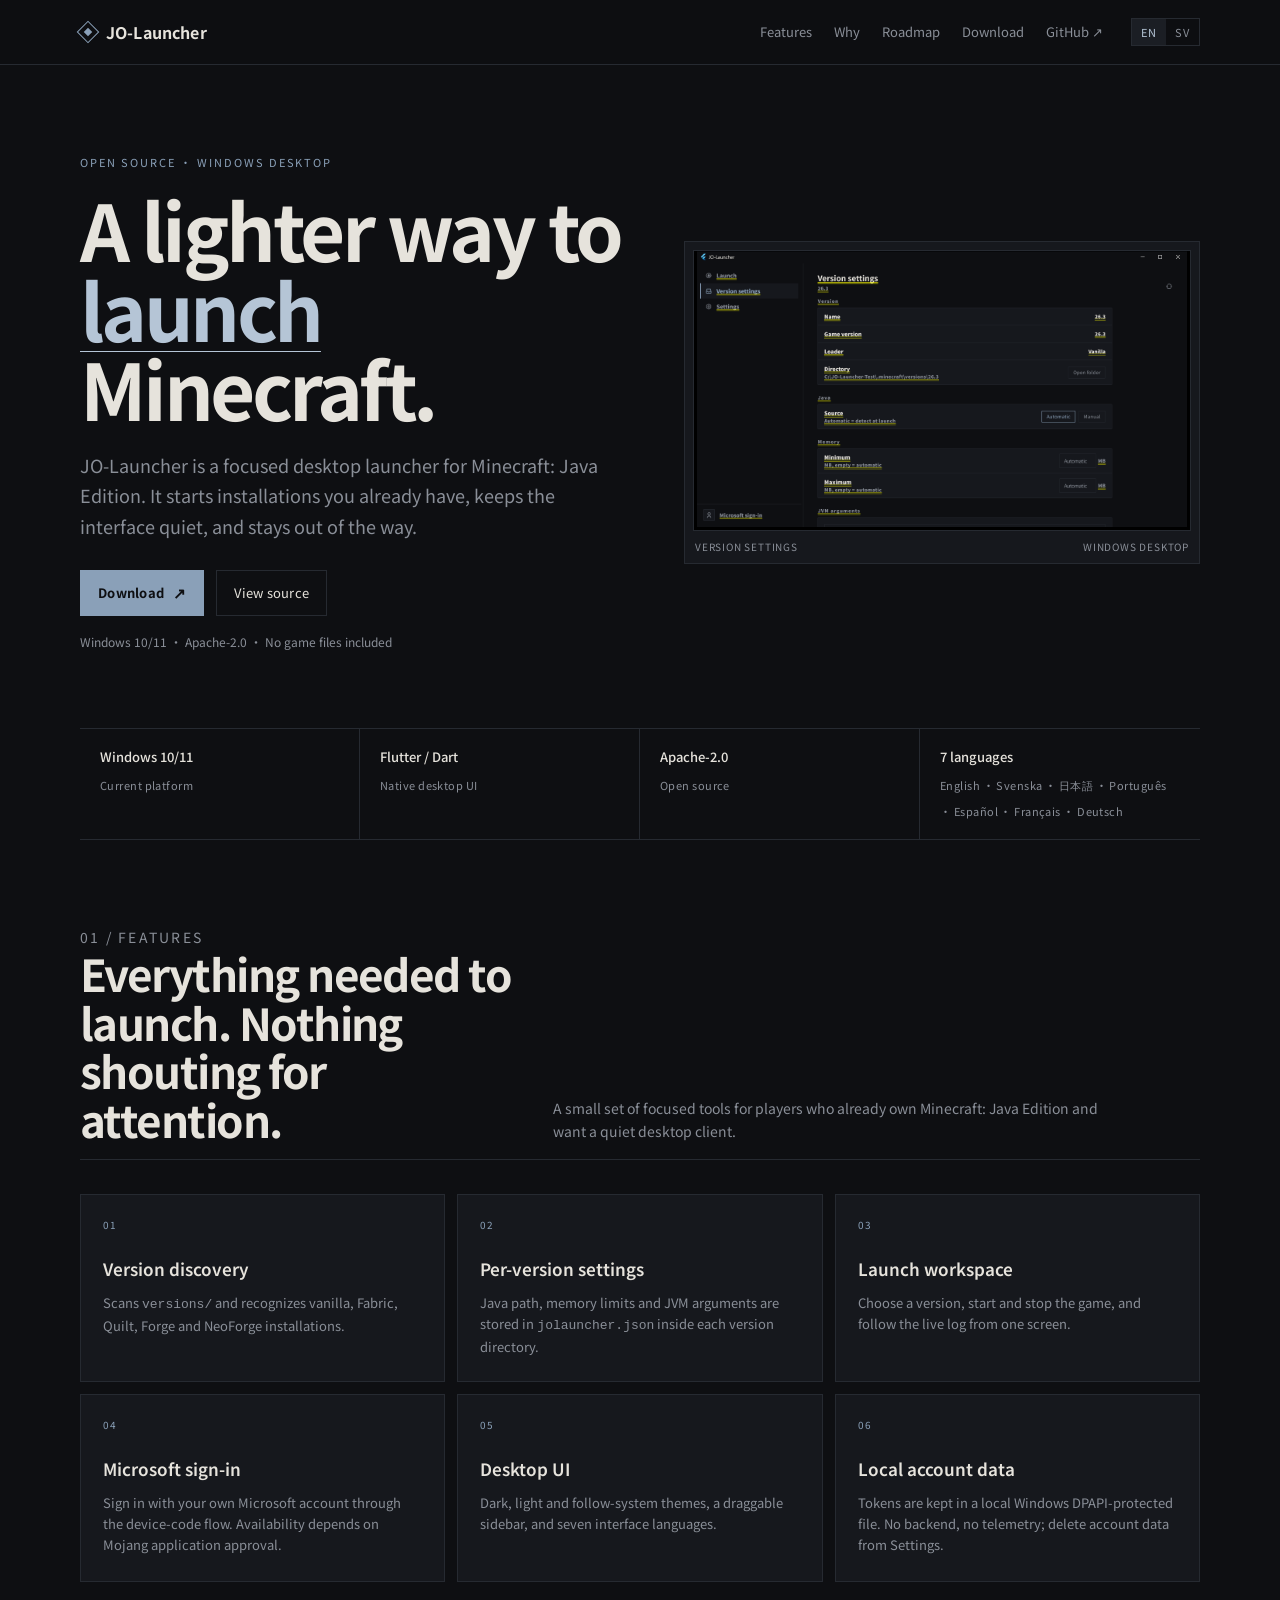
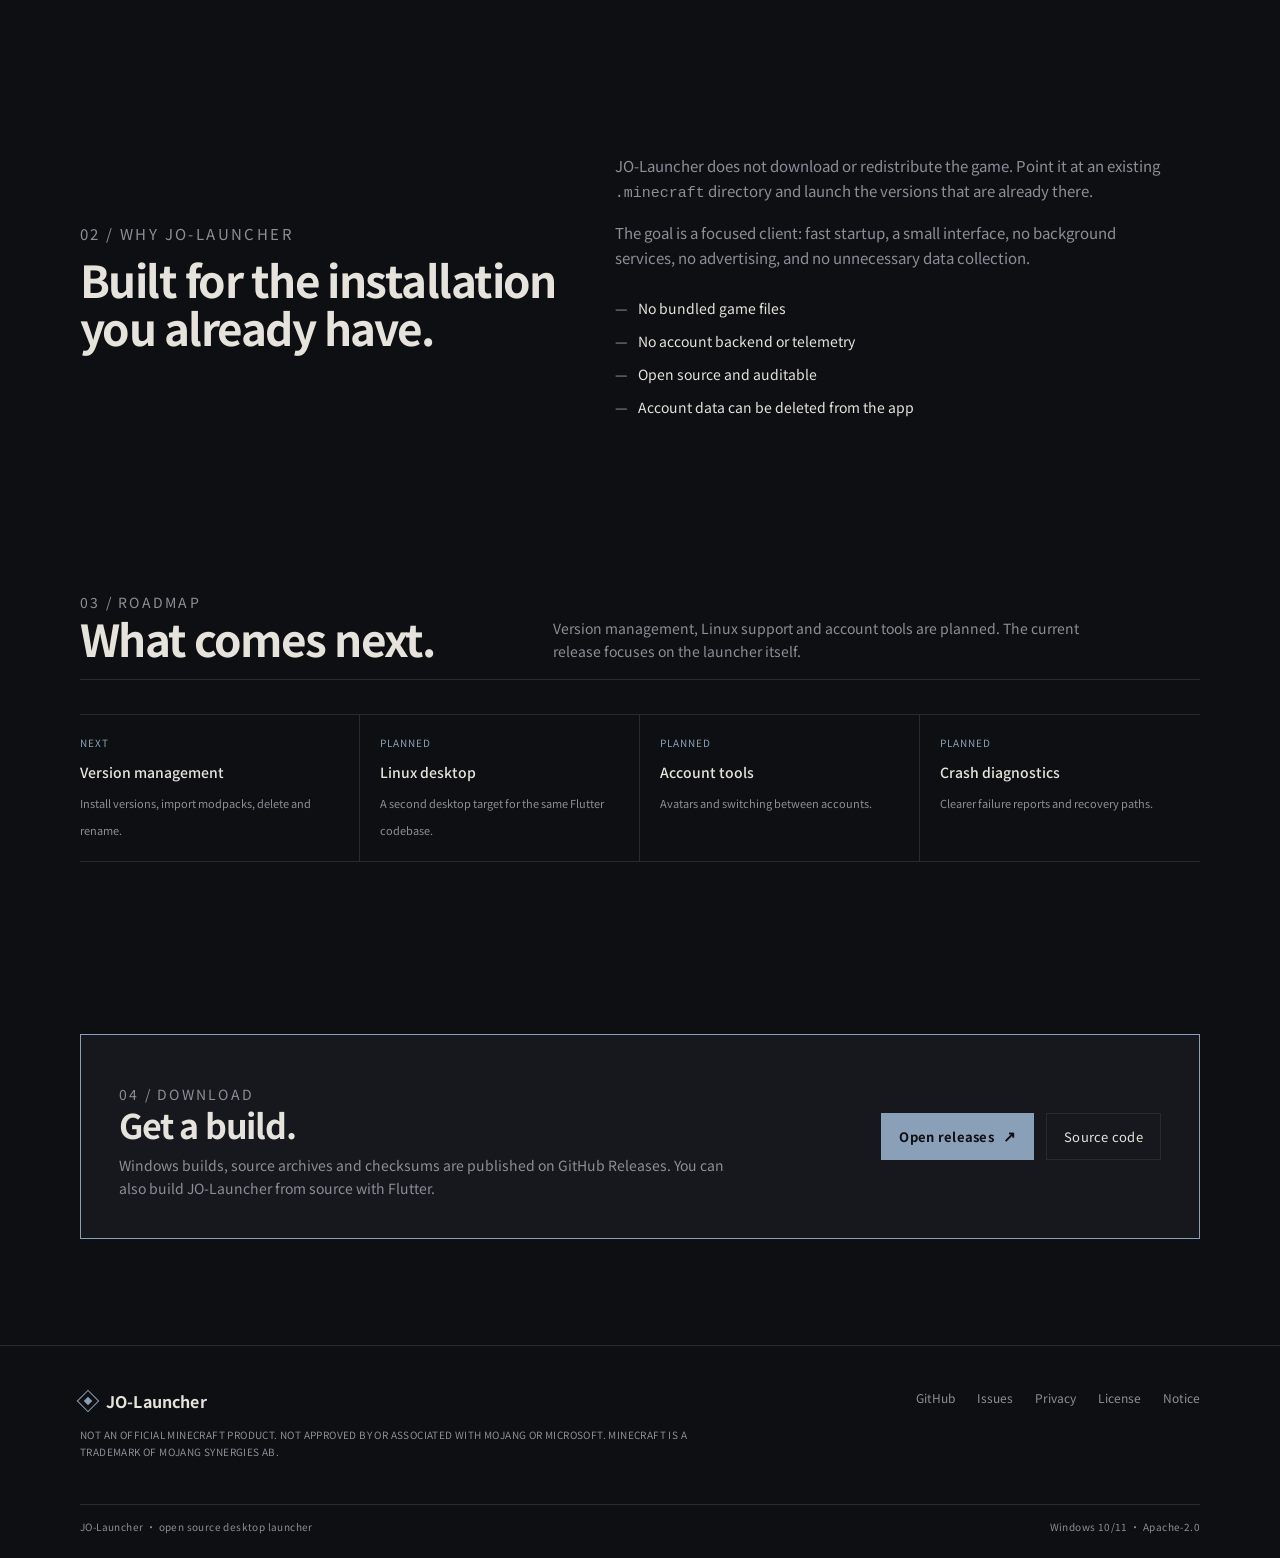
==== site/index.html @ 1412f0dd "新增项目主页" ====
<!doctype html>
<html lang="en">
<head>
  <meta charset="utf-8">
  <meta name="viewport" content="width=device-width, initial-scale=1">
  <meta name="theme-color" content="#0e0f12">
  <meta name="description" content="JO-Launcher is a lightweight, open-source desktop launcher for Minecraft: Java Edition.">
  <title>JO-Launcher — a lightweight Minecraft: Java Edition launcher</title>
  <link rel="icon" href="assets/favicon.ico">
  <link rel="stylesheet" href="style.css">
</head>
<body>
  <a class="skip" href="#main">Skip to content</a>

  <header>
    <div class="wrap header-inner">
      <a class="brand" href="./"><span class="mark" aria-hidden="true"></span>JO-Launcher</a>
      <nav aria-label="Main navigation">
        <a href="#features">Features</a>
        <a href="#why">Why</a>
        <a href="#roadmap">Roadmap</a>
        <a href="#download">Download</a>
        <a href="https://github.com/JO-Beacon/JO-Launcher" target="_blank" rel="noopener">GitHub ↗</a>
      </nav>
      <div class="lang" aria-label="Language">
        <a class="active" href="index.html" aria-current="page">EN</a>
        <a href="sv.html">SV</a>
      </div>
    </div>
  </header>

  <main id="main">
    <section class="wrap hero">
      <div>
        <p class="eyebrow">Open source · Windows desktop</p>
        <h1>A lighter way to <em>launch</em> Minecraft.</h1>
        <p class="lead">JO-Launcher is a focused desktop launcher for Minecraft: Java Edition. It starts installations you already have, keeps the interface quiet, and stays out of the way.</p>
        <div class="actions">
          <a class="btn primary" href="https://github.com/JO-Beacon/JO-Launcher/releases" target="_blank" rel="noopener">Download <span>↗</span></a>
          <a class="btn" href="https://github.com/JO-Beacon/JO-Launcher" target="_blank" rel="noopener">View source</a>
        </div>
        <p class="note">Windows 10/11 · Apache-2.0 · No game files included</p>
      </div>

      <figure class="shot">
        <img src="assets/screenshot.png" alt="JO-Launcher version settings screen" width="1128" height="720">
        <figcaption><span>Version settings</span><span>Windows desktop</span></figcaption>
      </figure>
    </section>

    <div class="wrap meta-strip" aria-label="Project facts">
      <div><strong>Windows 10/11</strong><span>Current platform</span></div>
      <div><strong>Flutter / Dart</strong><span>Native desktop UI</span></div>
      <div><strong>Apache-2.0</strong><span>Open source</span></div>
      <div><strong>7 languages</strong><span>English · Svenska · 日本語 · Português · Español · Français · Deutsch</span></div>
    </div>

    <section id="features" class="wrap">
      <div class="section-head">
        <div>
          <p class="section-kicker">01 / Features</p>
          <h2>Everything needed to launch. Nothing shouting for attention.</h2>
        </div>
        <p>A small set of focused tools for players who already own Minecraft: Java Edition and want a quiet desktop client.</p>
      </div>

      <div class="feature-grid">
        <article class="feature">
          <span class="index">01</span>
          <h3>Version discovery</h3>
          <p>Scans <code>versions/</code> and recognizes vanilla, Fabric, Quilt, Forge and NeoForge installations.</p>
        </article>
        <article class="feature">
          <span class="index">02</span>
          <h3>Per-version settings</h3>
          <p>Java path, memory limits and JVM arguments are stored in <code>jolauncher.json</code> inside each version directory.</p>
        </article>
        <article class="feature">
          <span class="index">03</span>
          <h3>Launch workspace</h3>
          <p>Choose a version, start and stop the game, and follow the live log from one screen.</p>
        </article>
        <article class="feature">
          <span class="index">04</span>
          <h3>Microsoft sign-in</h3>
          <p>Sign in with your own Microsoft account through the device-code flow. Availability depends on Mojang application approval.</p>
        </article>
        <article class="feature">
          <span class="index">05</span>
          <h3>Desktop UI</h3>
          <p>Dark, light and follow-system themes, a draggable sidebar, and seven interface languages.</p>
        </article>
        <article class="feature">
          <span class="index">06</span>
          <h3>Local account data</h3>
          <p>Tokens are kept in a local Windows DPAPI-protected file. No backend, no telemetry; delete account data from Settings.</p>
        </article>
      </div>
    </section>

    <section id="why" class="wrap why">
      <div>
        <p class="section-kicker">02 / Why JO-Launcher</p>
        <h2>Built for the installation you already have.</h2>
      </div>
      <div>
        <p>JO-Launcher does not download or redistribute the game. Point it at an existing <code>.minecraft</code> directory and launch the versions that are already there.</p>
        <p>The goal is a focused client: fast startup, a small interface, no background services, no advertising, and no unnecessary data collection.</p>
        <ul class="checklist">
          <li>No bundled game files</li>
          <li>No account backend or telemetry</li>
          <li>Open source and auditable</li>
          <li>Account data can be deleted from the app</li>
        </ul>
      </div>
    </section>

    <section id="roadmap" class="wrap">
      <div class="section-head">
        <div>
          <p class="section-kicker">03 / Roadmap</p>
          <h2>What comes next.</h2>
        </div>
        <p>Version management, Linux support and account tools are planned. The current release focuses on the launcher itself.</p>
      </div>
      <div class="roadmap">
        <div><span>NEXT</span><strong>Version management</strong><small>Install versions, import modpacks, delete and rename.</small></div>
        <div><span>PLANNED</span><strong>Linux desktop</strong><small>A second desktop target for the same Flutter codebase.</small></div>
        <div><span>PLANNED</span><strong>Account tools</strong><small>Avatars and switching between accounts.</small></div>
        <div><span>PLANNED</span><strong>Crash diagnostics</strong><small>Clearer failure reports and recovery paths.</small></div>
      </div>
    </section>

    <section id="download" class="wrap">
      <div class="download">
        <div>
          <p class="section-kicker">04 / Download</p>
          <h2>Get a build.</h2>
          <p>Windows builds, source archives and checksums are published on GitHub Releases. You can also build JO-Launcher from source with Flutter.</p>
        </div>
        <div class="actions">
          <a class="btn primary" href="https://github.com/JO-Beacon/JO-Launcher/releases" target="_blank" rel="noopener">Open releases <span>↗</span></a>
          <a class="btn" href="https://github.com/JO-Beacon/JO-Launcher" target="_blank" rel="noopener">Source code</a>
        </div>
      </div>
    </section>
  </main>

  <footer>
    <div class="wrap footer-inner">
      <div>
        <a class="brand footer-brand" href="./"><span class="mark" aria-hidden="true"></span>JO-Launcher</a>
        <p class="disclaimer">Not an official Minecraft product. Not approved by or associated with Mojang or Microsoft. Minecraft is a trademark of Mojang Synergies AB.</p>
      </div>
      <div class="footer-links">
        <a href="https://github.com/JO-Beacon/JO-Launcher" target="_blank" rel="noopener">GitHub</a>
        <a href="https://github.com/JO-Beacon/JO-Launcher/issues" target="_blank" rel="noopener">Issues</a>
        <a href="https://github.com/JO-Beacon/JO-Launcher/blob/main/PRIVACY.md" target="_blank" rel="noopener">Privacy</a>
        <a href="https://github.com/JO-Beacon/JO-Launcher/blob/main/LICENSE" target="_blank" rel="noopener">License</a>
        <a href="https://github.com/JO-Beacon/JO-Launcher/blob/main/NOTICE" target="_blank" rel="noopener">Notice</a>
      </div>
    </div>
    <div class="wrap footer-bottom">
      <span>JO-Launcher · open source desktop launcher</span>
      <span>Windows 10/11 · Apache-2.0</span>
    </div>
  </footer>
</body>
</html>
---- site/style.css ----
@font-face {
  font-family: "Noto Sans SC";
  src: url("assets/NotoSansSC-subset.woff2") format("woff2");
  font-weight: 100 900;
  font-display: swap;
}

:root {
  color-scheme: dark;
  --bg: #0e0f12;
  --surface: #16181d;
  --surface-2: #1b1e24;
  --border: #262a31;
  --text: #e6e3dc;
  --secondary: #8a8f98;
  --accent: #8aa0b8;
  --accent-soft: #b5c5d6;
  --danger: #c98a7a;
  --max: 1120px;
}

* {
  box-sizing: border-box;
}

html {
  scroll-behavior: smooth;
}

body {
  margin: 0;
  background: var(--bg);
  color: var(--text);
  font-family: "Noto Sans SC", "Segoe UI", sans-serif;
  font-size: 16px;
  line-height: 1.65;
  -webkit-font-smoothing: antialiased;
}

a {
  color: var(--accent-soft);
  text-decoration: none;
}

a:hover {
  color: var(--text);
}

.wrap {
  width: min(var(--max), calc(100% - 48px));
  margin: 0 auto;
}

.skip {
  position: absolute;
  left: -9999px;
  top: 8px;
  background: var(--surface);
  border: 1px solid var(--accent);
  padding: 8px 12px;
  z-index: 20;
}

.skip:focus {
  left: 8px;
}

header {
  position: sticky;
  top: 0;
  z-index: 10;
  background: color-mix(in srgb, var(--bg) 90%, transparent);
  border-bottom: 1px solid var(--border);
  backdrop-filter: blur(14px);
}

.header-inner {
  min-height: 64px;
  display: flex;
  align-items: center;
  gap: 28px;
}

.brand {
  display: inline-flex;
  align-items: center;
  gap: 10px;
  color: var(--text);
  font-weight: 700;
  letter-spacing: 0.01em;
  white-space: nowrap;
}

.mark {
  width: 16px;
  height: 16px;
  border: 1px solid var(--accent);
  transform: rotate(45deg);
  display: inline-block;
  position: relative;
}

.mark::after {
  content: "";
  position: absolute;
  inset: 4px;
  background: var(--accent);
}

nav {
  display: flex;
  gap: 22px;
  margin-left: auto;
  font-size: 13px;
}

nav a {
  color: var(--secondary);
}

nav a:hover {
  color: var(--text);
}

.lang {
  display: inline-flex;
  border: 1px solid var(--border);
  font-size: 11px;
  letter-spacing: 0.08em;
  text-transform: uppercase;
}

.lang a {
  padding: 4px 9px;
  color: var(--secondary);
}

.lang a.active {
  background: var(--surface-2);
  color: var(--accent-soft);
}

main {
  overflow: hidden;
}

.hero {
  display: grid;
  grid-template-columns: 1.03fr 0.97fr;
  align-items: center;
  gap: 56px;
  padding: 88px 0 76px;
}

.eyebrow {
  margin: 0 0 18px;
  color: var(--accent);
  font-size: 11px;
  letter-spacing: 0.18em;
  text-transform: uppercase;
}

h1,
h2,
h3,
p {
  margin-top: 0;
}

h1 {
  max-width: 700px;
  margin-bottom: 22px;
  font-size: clamp(44px, 6.2vw, 78px);
  line-height: 1.02;
  letter-spacing: -0.045em;
  font-weight: 700;
}

h1 em {
  color: var(--accent-soft);
  font-style: normal;
  text-decoration: underline;
  text-decoration-thickness: 1px;
  text-underline-offset: 0.12em;
}

.lead {
  max-width: 560px;
  margin-bottom: 28px;
  color: var(--secondary);
  font-size: 18px;
  line-height: 1.7;
}

.actions {
  display: flex;
  flex-wrap: wrap;
  gap: 12px;
}

.btn {
  display: inline-flex;
  align-items: center;
  gap: 9px;
  min-height: 42px;
  padding: 10px 17px;
  border: 1px solid var(--border);
  color: var(--text);
  font-size: 13px;
  letter-spacing: 0.02em;
}

.btn:hover {
  border-color: var(--accent);
  color: var(--text);
}

.btn.primary {
  background: var(--accent);
  border-color: var(--accent);
  color: var(--bg);
  font-weight: 700;
}

.btn.primary:hover {
  background: var(--accent-soft);
  border-color: var(--accent-soft);
}

.btn span {
  font-size: 15px;
}

.note {
  margin: 16px 0 0;
  color: var(--secondary);
  font-size: 12px;
}

.shot {
  margin: 0;
  border: 1px solid var(--border);
  background: var(--surface);
  padding: 8px;
}

.shot img {
  display: block;
  width: 100%;
  height: auto;
  border: 1px solid var(--border);
}

.shot figcaption {
  display: flex;
  justify-content: space-between;
  gap: 12px;
  padding: 8px 2px 0;
  color: var(--secondary);
  font-size: 10px;
  letter-spacing: 0.08em;
  text-transform: uppercase;
}

.meta-strip {
  display: grid;
  grid-template-columns: repeat(4, 1fr);
  border-top: 1px solid var(--border);
  border-bottom: 1px solid var(--border);
}

.meta-strip div {
  min-height: 70px;
  padding: 17px 20px;
  border-right: 1px solid var(--border);
}

.meta-strip div:last-child {
  border-right: 0;
}

.meta-strip strong {
  display: block;
  margin-bottom: 2px;
  color: var(--text);
  font-size: 13px;
  font-weight: 500;
}

.meta-strip span {
  color: var(--secondary);
  font-size: 11px;
  letter-spacing: 0.04em;
}

section {
  padding: 86px 0;
}

.section-head {
  display: grid;
  grid-template-columns: 0.8fr 1.2fr;
  gap: 42px;
  align-items: end;
  margin-bottom: 34px;
  padding-bottom: 16px;
  border-bottom: 1px solid var(--border);
}

.section-kicker {
  margin-bottom: 8px;
  color: var(--accent);
  font-size: 10px;
  letter-spacing: 0.16em;
  text-transform: uppercase;
}

h2 {
  margin-bottom: 0;
  font-size: clamp(30px, 4vw, 44px);
  line-height: 1.1;
  letter-spacing: -0.035em;
}

.section-head p {
  max-width: 560px;
  margin: 0;
  color: var(--secondary);
  font-size: 14px;
}

.feature-grid {
  display: grid;
  grid-template-columns: repeat(3, 1fr);
  gap: 12px;
}

.feature {
  min-height: 188px;
  padding: 22px;
  border: 1px solid var(--border);
  background: var(--surface);
}

.feature:hover {
  border-color: var(--accent);
}

.feature .index {
  display: block;
  margin-bottom: 22px;
  color: var(--accent);
  font-size: 10px;
  letter-spacing: 0.1em;
}

.feature h3 {
  margin-bottom: 8px;
  font-size: 17px;
  font-weight: 600;
}

.feature p {
  margin: 0;
  color: var(--secondary);
  font-size: 13px;
  line-height: 1.65;
}

.why {
  display: grid;
  grid-template-columns: 0.9fr 1.1fr;
  gap: 56px;
  align-items: center;
}

.why p {
  max-width: 560px;
  color: var(--secondary);
  font-size: 15px;
}

.checklist {
  display: grid;
  gap: 10px;
  margin: 26px 0 0;
  padding: 0;
  list-style: none;
}

.checklist li {
  display: flex;
  gap: 10px;
  color: var(--text);
  font-size: 14px;
}

.checklist li::before {
  content: "—";
  color: var(--accent);
}

.roadmap {
  display: grid;
  grid-template-columns: repeat(4, 1fr);
  border-top: 1px solid var(--border);
}

.roadmap div {
  padding: 20px 20px 20px 0;
  border-bottom: 1px solid var(--border);
  border-right: 1px solid var(--border);
}

.roadmap div:not(:first-child) {
  padding-left: 20px;
}

.roadmap div:last-child {
  border-right: 0;
}

.roadmap span {
  display: block;
  margin-bottom: 10px;
  color: var(--accent);
  font-size: 10px;
  letter-spacing: 0.1em;
}

.roadmap strong {
  display: block;
  margin-bottom: 4px;
  font-size: 14px;
  font-weight: 500;
}

.roadmap small {
  color: var(--secondary);
  font-size: 11px;
}

.download {
  display: flex;
  justify-content: space-between;
  align-items: center;
  gap: 36px;
  padding: 38px;
  border: 1px solid var(--accent);
  background: var(--surface);
}

.download h2 {
  font-size: clamp(26px, 3vw, 34px);
}

.download p {
  max-width: 620px;
  margin: 10px 0 0;
  color: var(--secondary);
  font-size: 14px;
}

.download .actions {
  flex-shrink: 0;
}

footer {
  margin-top: 20px;
  border-top: 1px solid var(--border);
}

.footer-inner {
  display: grid;
  grid-template-columns: 1.3fr 0.7fr;
  gap: 40px;
  padding: 42px 0 34px;
}

.footer-brand {
  margin-bottom: 12px;
}

.disclaimer {
  max-width: 620px;
  color: var(--secondary);
  font-size: 10px;
  line-height: 1.7;
  letter-spacing: 0.04em;
  text-transform: uppercase;
}

.footer-links {
  display: flex;
  flex-wrap: wrap;
  justify-content: flex-end;
  align-content: flex-start;
  gap: 12px 22px;
  color: var(--secondary);
  font-size: 12px;
}

.footer-links a {
  color: var(--secondary);
}

.footer-bottom {
  display: flex;
  justify-content: space-between;
  gap: 20px;
  padding: 14px 0 24px;
  border-top: 1px solid var(--border);
  color: var(--secondary);
  font-size: 10px;
  letter-spacing: 0.04em;
}

@media (max-width: 900px) {
  .hero,
  .why,
  .section-head {
    grid-template-columns: 1fr;
  }

  .hero {
    gap: 34px;
    padding-top: 58px;
  }

  .feature-grid {
    grid-template-columns: repeat(2, 1fr);
  }

  .roadmap {
    grid-template-columns: repeat(2, 1fr);
  }

  .roadmap div:nth-child(2) {
    border-right: 0;
  }

  .download {
    align-items: flex-start;
    flex-direction: column;
  }

  .meta-strip {
    grid-template-columns: repeat(2, 1fr);
  }

  .meta-strip div:nth-child(2) {
    border-right: 0;
  }

  .meta-strip div:nth-child(-n + 2) {
    border-bottom: 1px solid var(--border);
  }
}

@media (max-width: 620px) {
  .wrap {
    width: min(var(--max), calc(100% - 32px));
  }

  header {
    position: static;
  }

  .header-inner {
    flex-wrap: wrap;
    gap: 12px;
    padding: 14px 0;
  }

  nav {
    order: 3;
    width: 100%;
    gap: 16px;
    margin-left: 0;
  }

  .lang {
    margin-left: auto;
  }

  .hero {
    padding: 46px 0 54px;
  }

  h1 {
    font-size: 44px;
  }

  .lead {
    font-size: 16px;
  }

  section {
    padding: 62px 0;
  }

  .feature-grid,
  .roadmap {
    grid-template-columns: 1fr;
  }

  .roadmap div,
  .roadmap div:not(:first-child) {
    padding: 16px 0;
    border-right: 0;
  }

  .download {
    padding: 24px;
  }

  .footer-inner {
    grid-template-columns: 1fr;
  }

  .footer-links {
    justify-content: flex-start;
  }

  .footer-bottom {
    flex-direction: column;
    gap: 6px;
  }
}
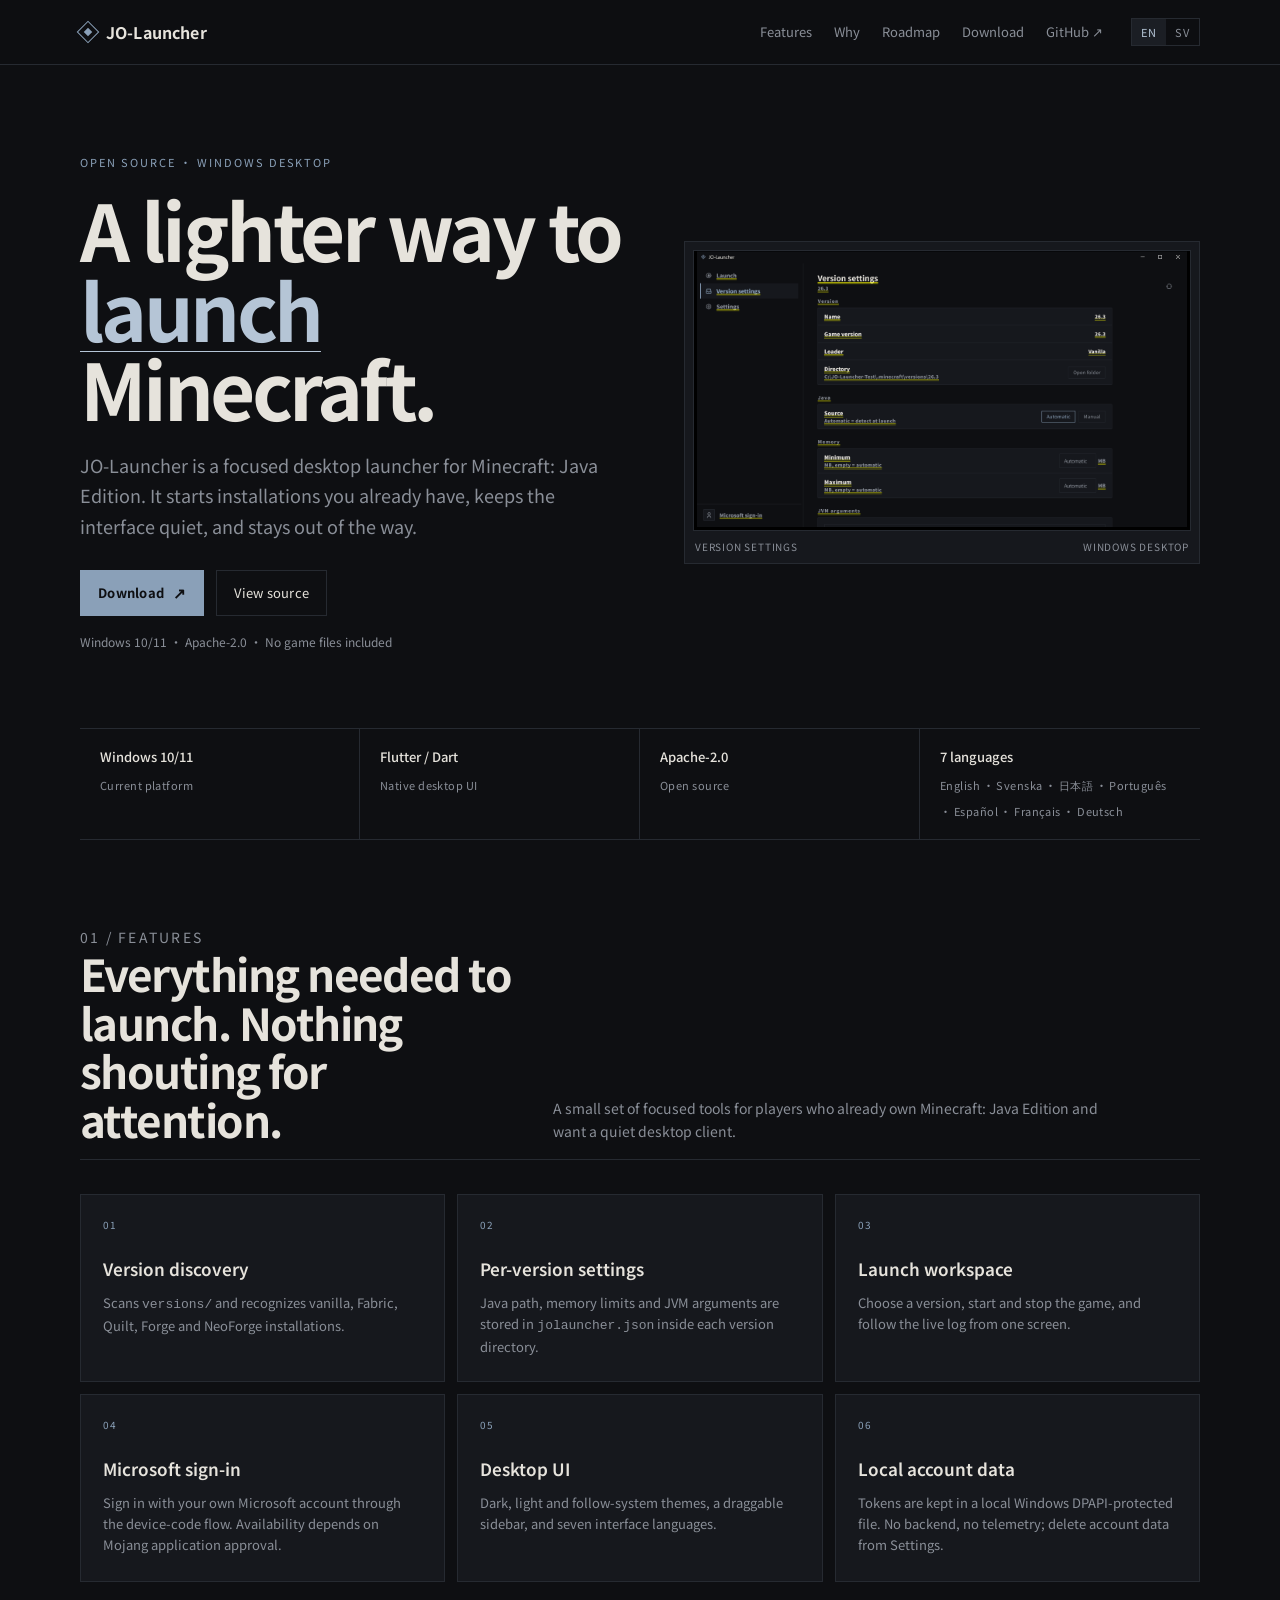
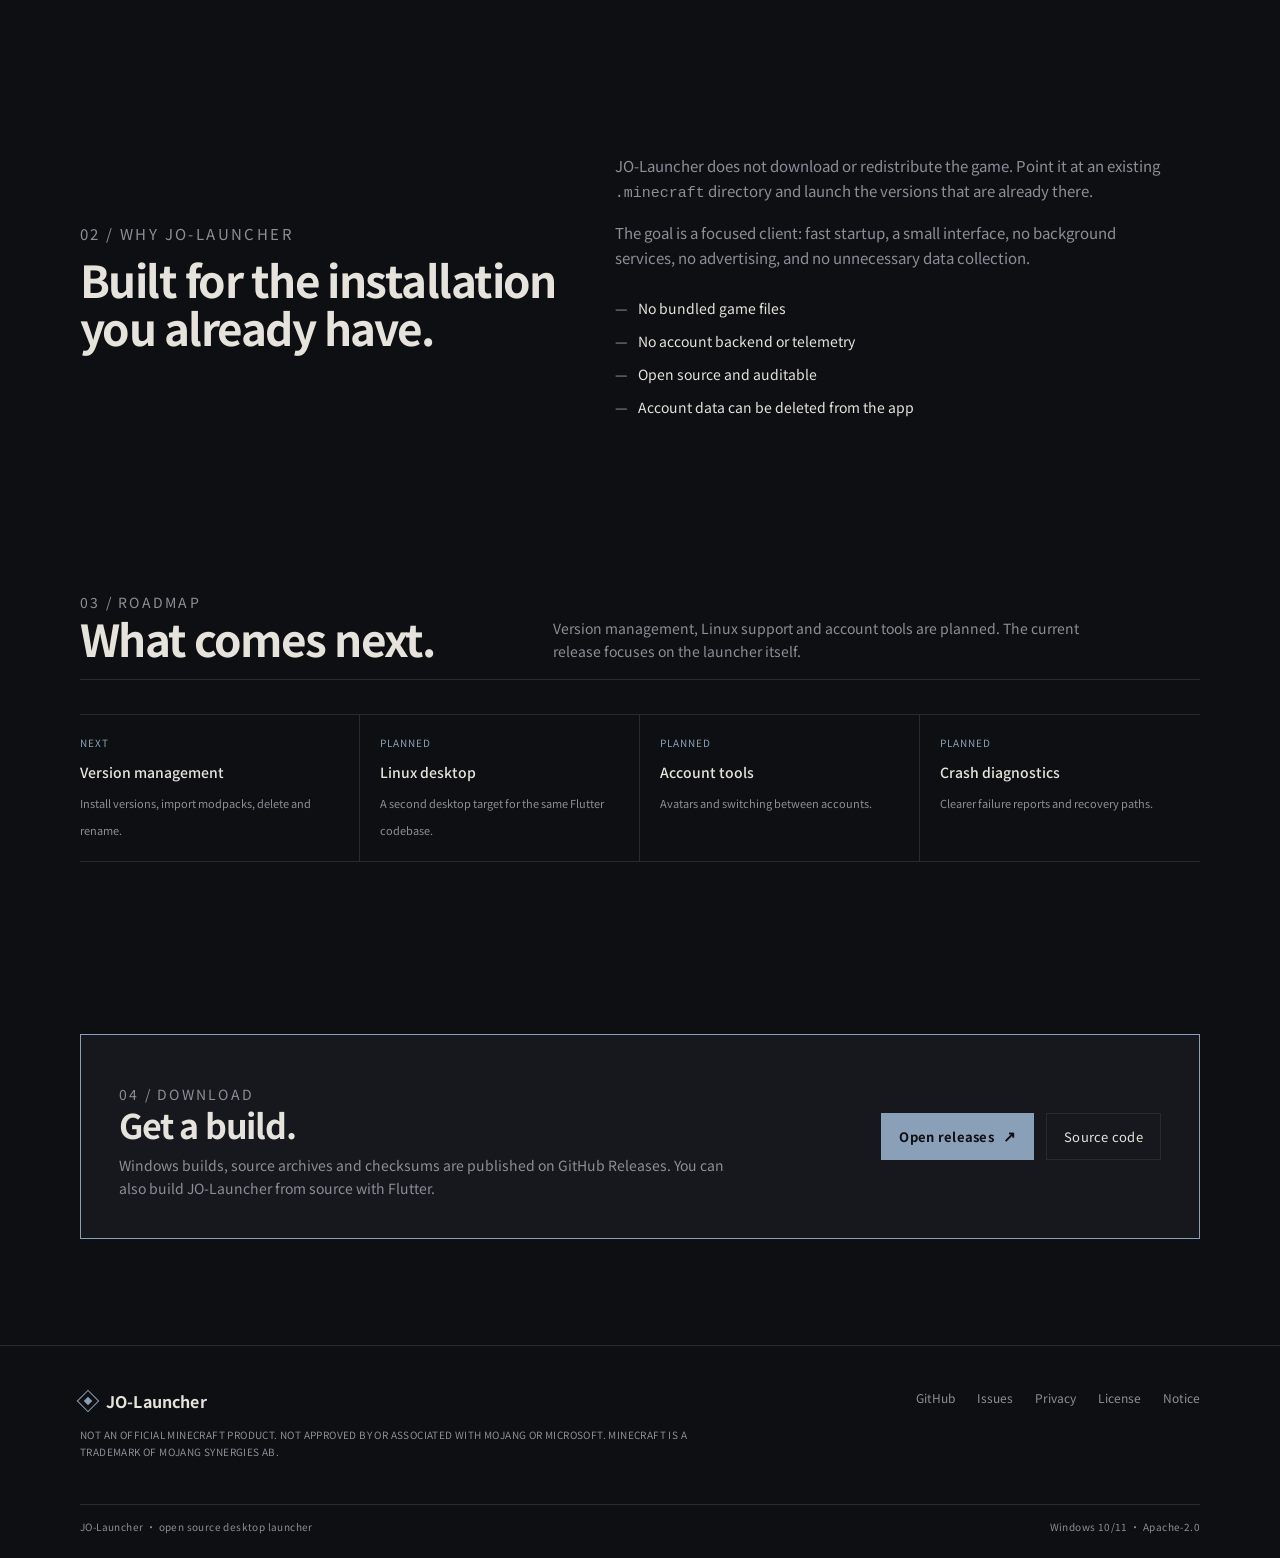
==== commit 4ad139bf: "更新中英文截图" ====
--- a/site/index.html
+++ b/site/index.html
@@ -43,7 +43,7 @@
       </div>
 
       <figure class="shot">
-        <img src="assets/screenshot.png" alt="JO-Launcher version settings screen" width="1128" height="720">
+        <img src="assets/screenshot.png" alt="JO-Launcher version settings screen" width="1280" height="720">
         <figcaption><span>Version settings</span><span>Windows desktop</span></figcaption>
       </figure>
     </section>
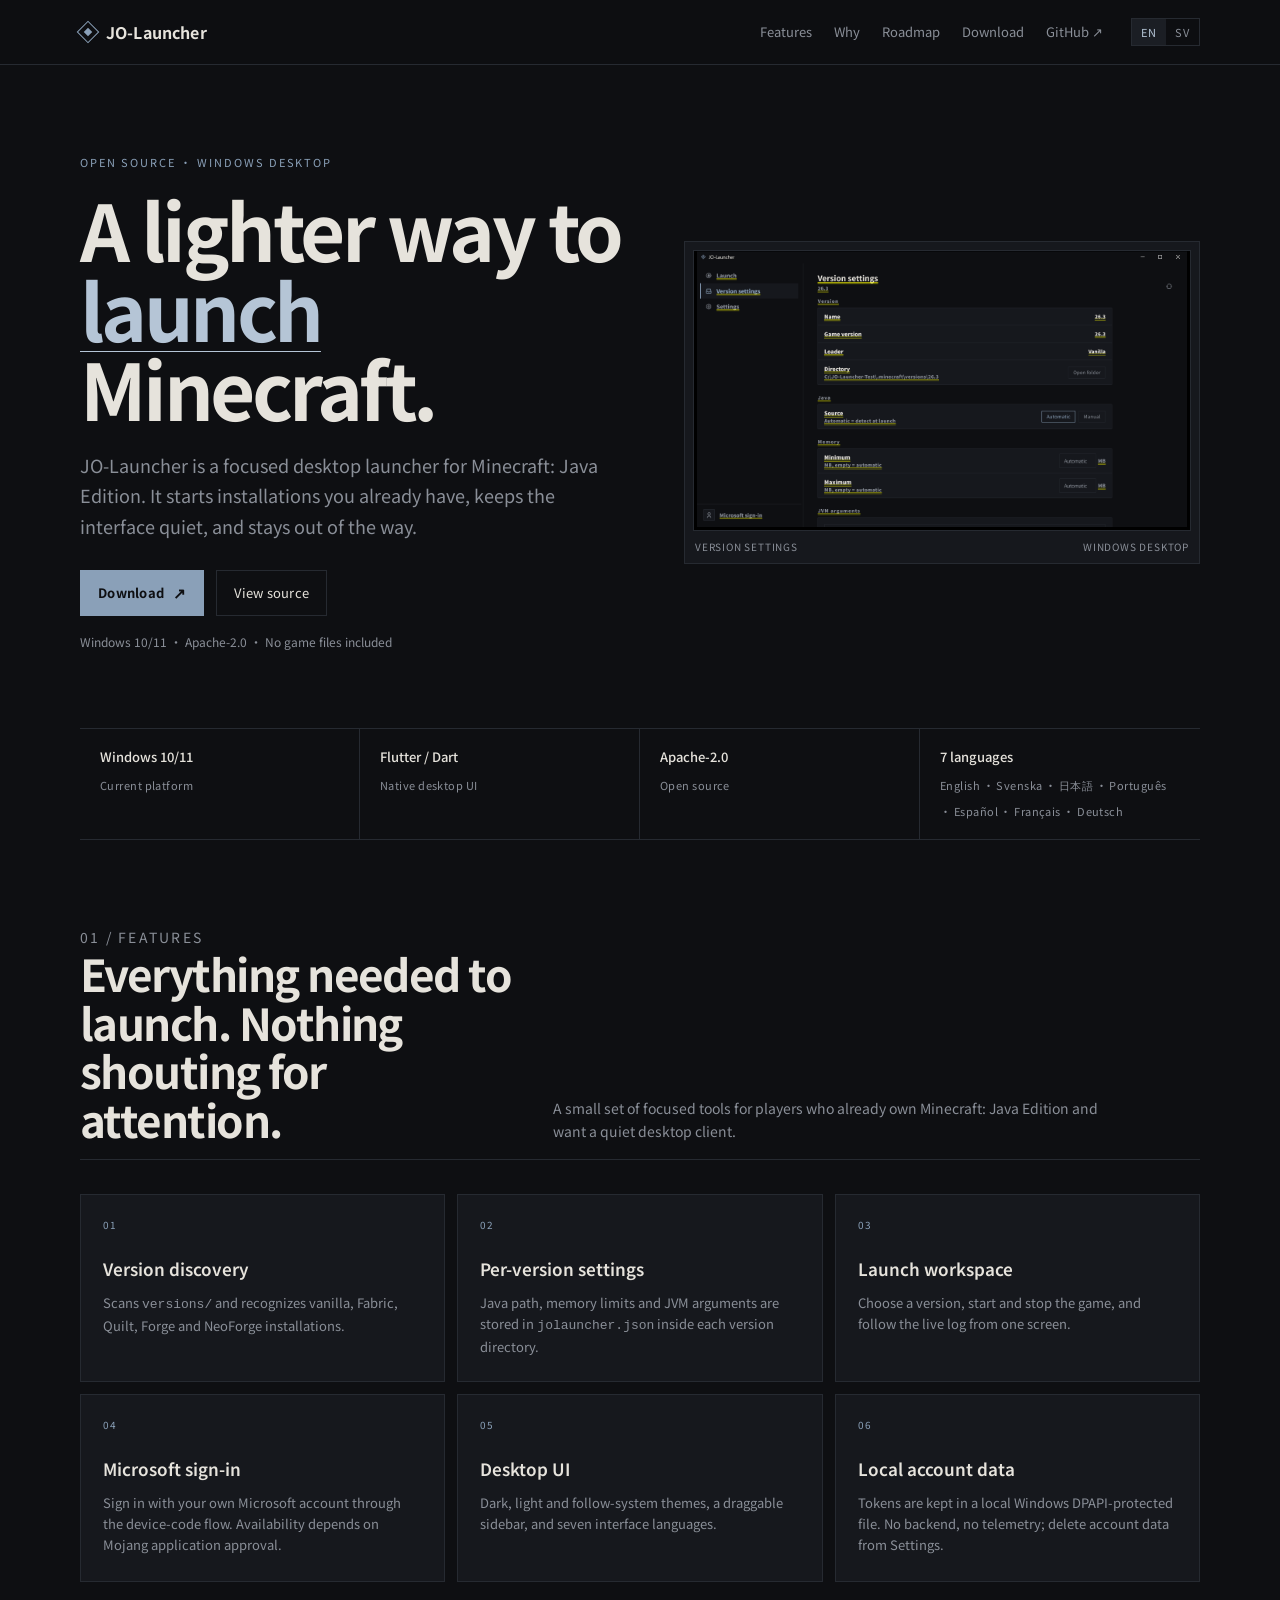
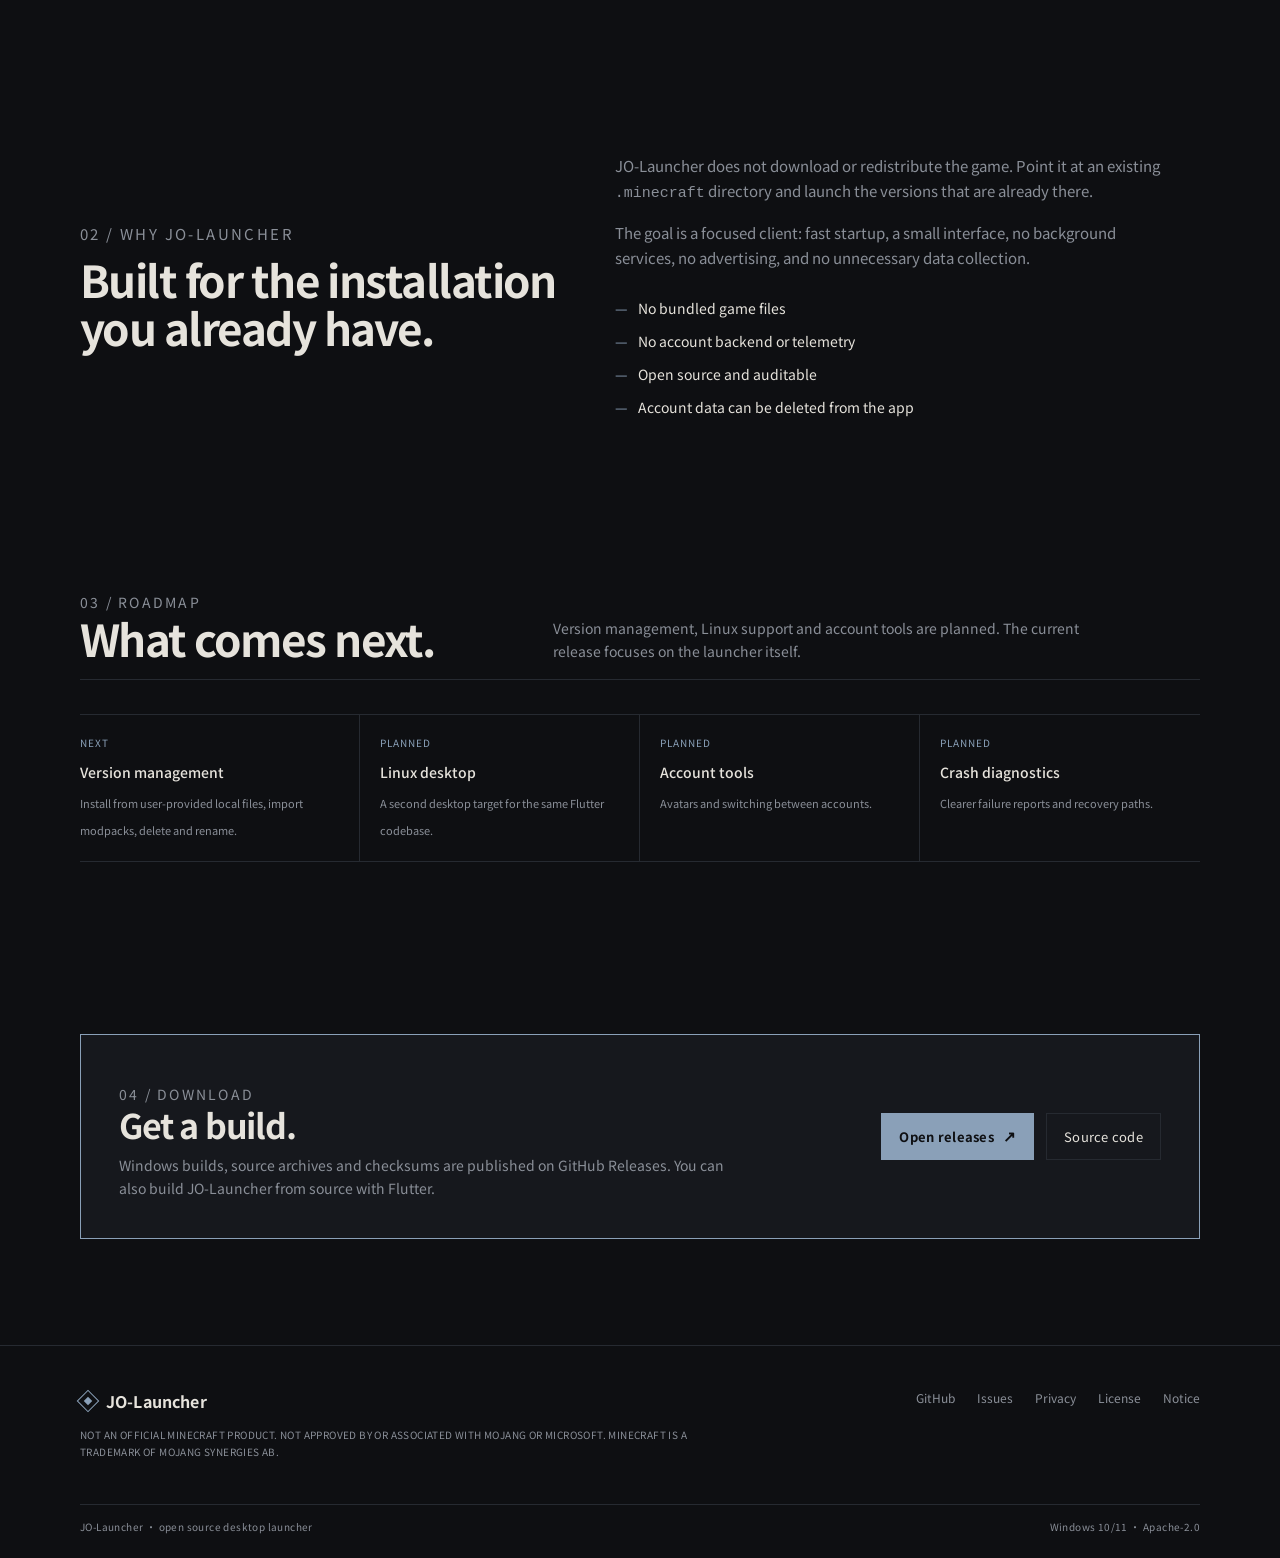
==== commit 2e928c93: "明确 Roadmap 的版本安装措辞" ====
--- a/site/index.html
+++ b/site/index.html
@@ -124,7 +124,7 @@
         <p>Version management, Linux support and account tools are planned. The current release focuses on the launcher itself.</p>
       </div>
       <div class="roadmap">
-        <div><span>NEXT</span><strong>Version management</strong><small>Install versions, import modpacks, delete and rename.</small></div>
+        <div><span>NEXT</span><strong>Version management</strong><small>Install from user-provided local files, import modpacks, delete and rename.</small></div>
         <div><span>PLANNED</span><strong>Linux desktop</strong><small>A second desktop target for the same Flutter codebase.</small></div>
         <div><span>PLANNED</span><strong>Account tools</strong><small>Avatars and switching between accounts.</small></div>
         <div><span>PLANNED</span><strong>Crash diagnostics</strong><small>Clearer failure reports and recovery paths.</small></div>
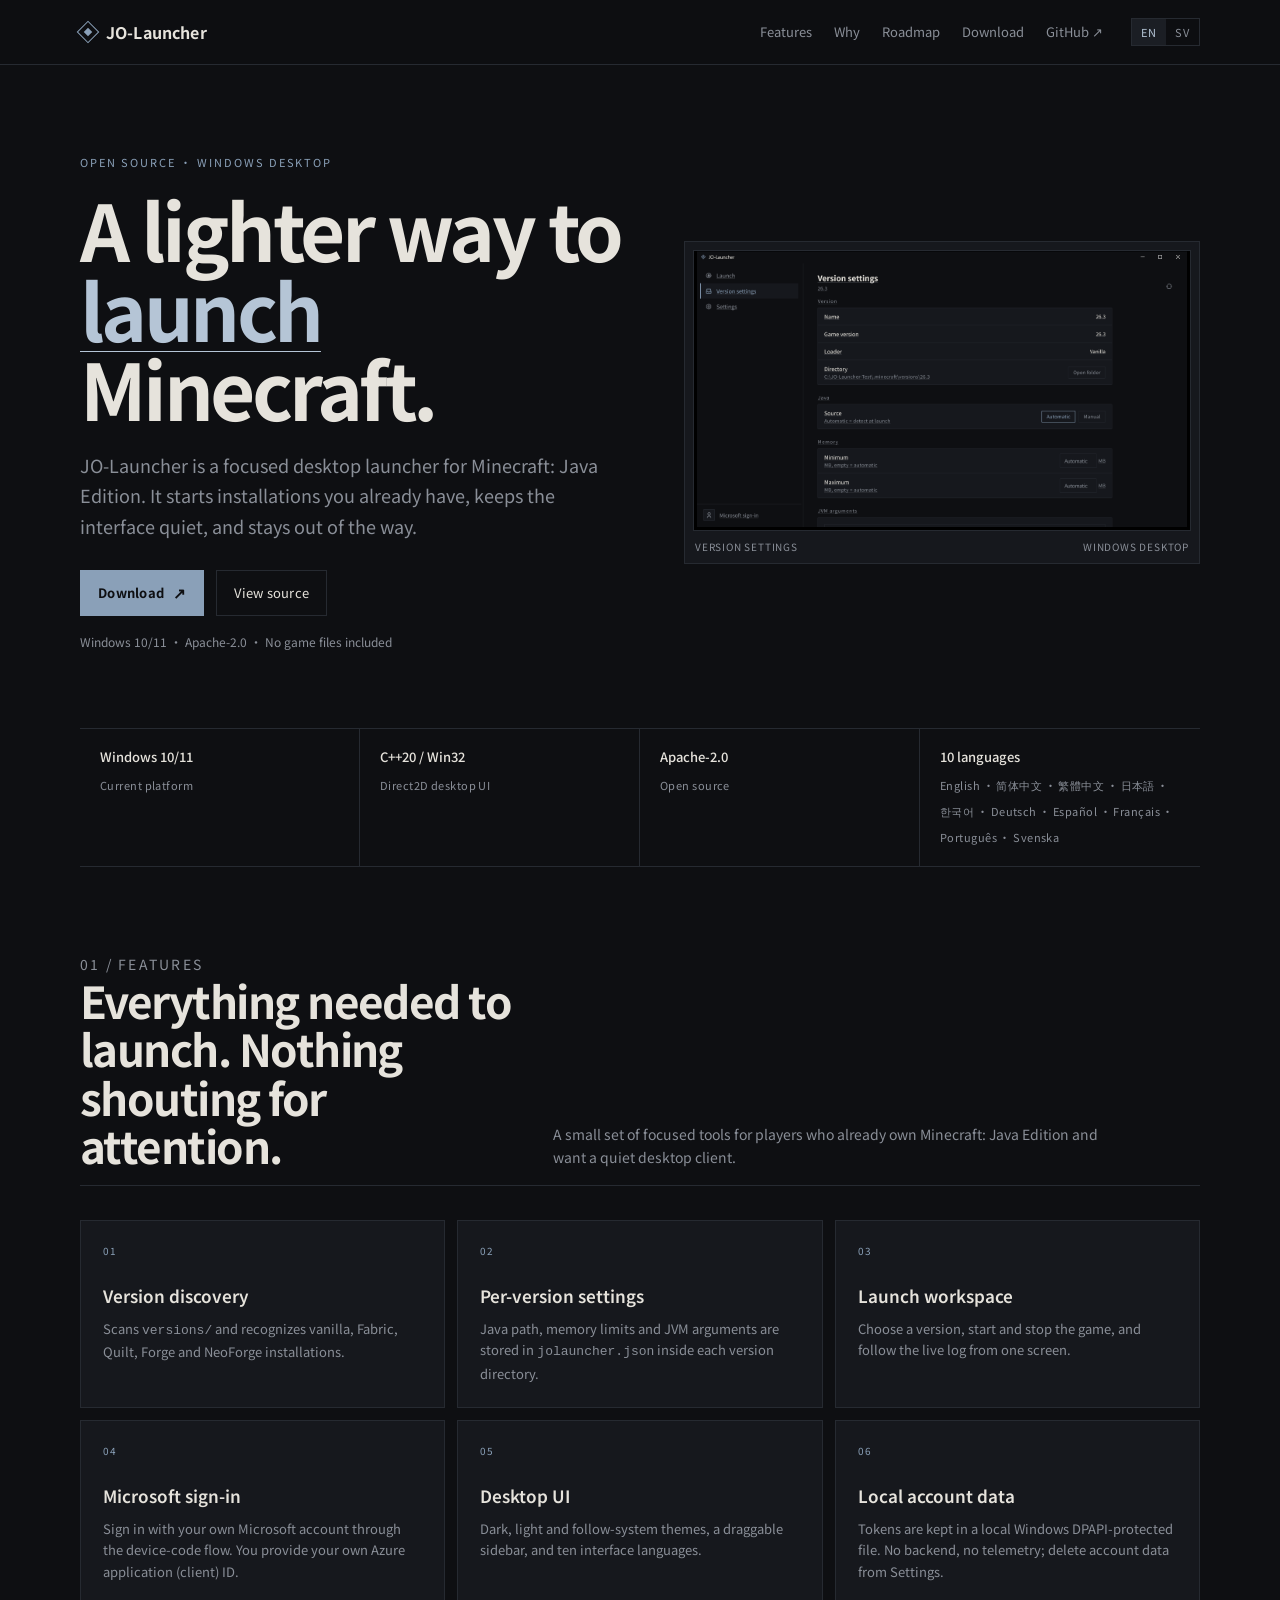
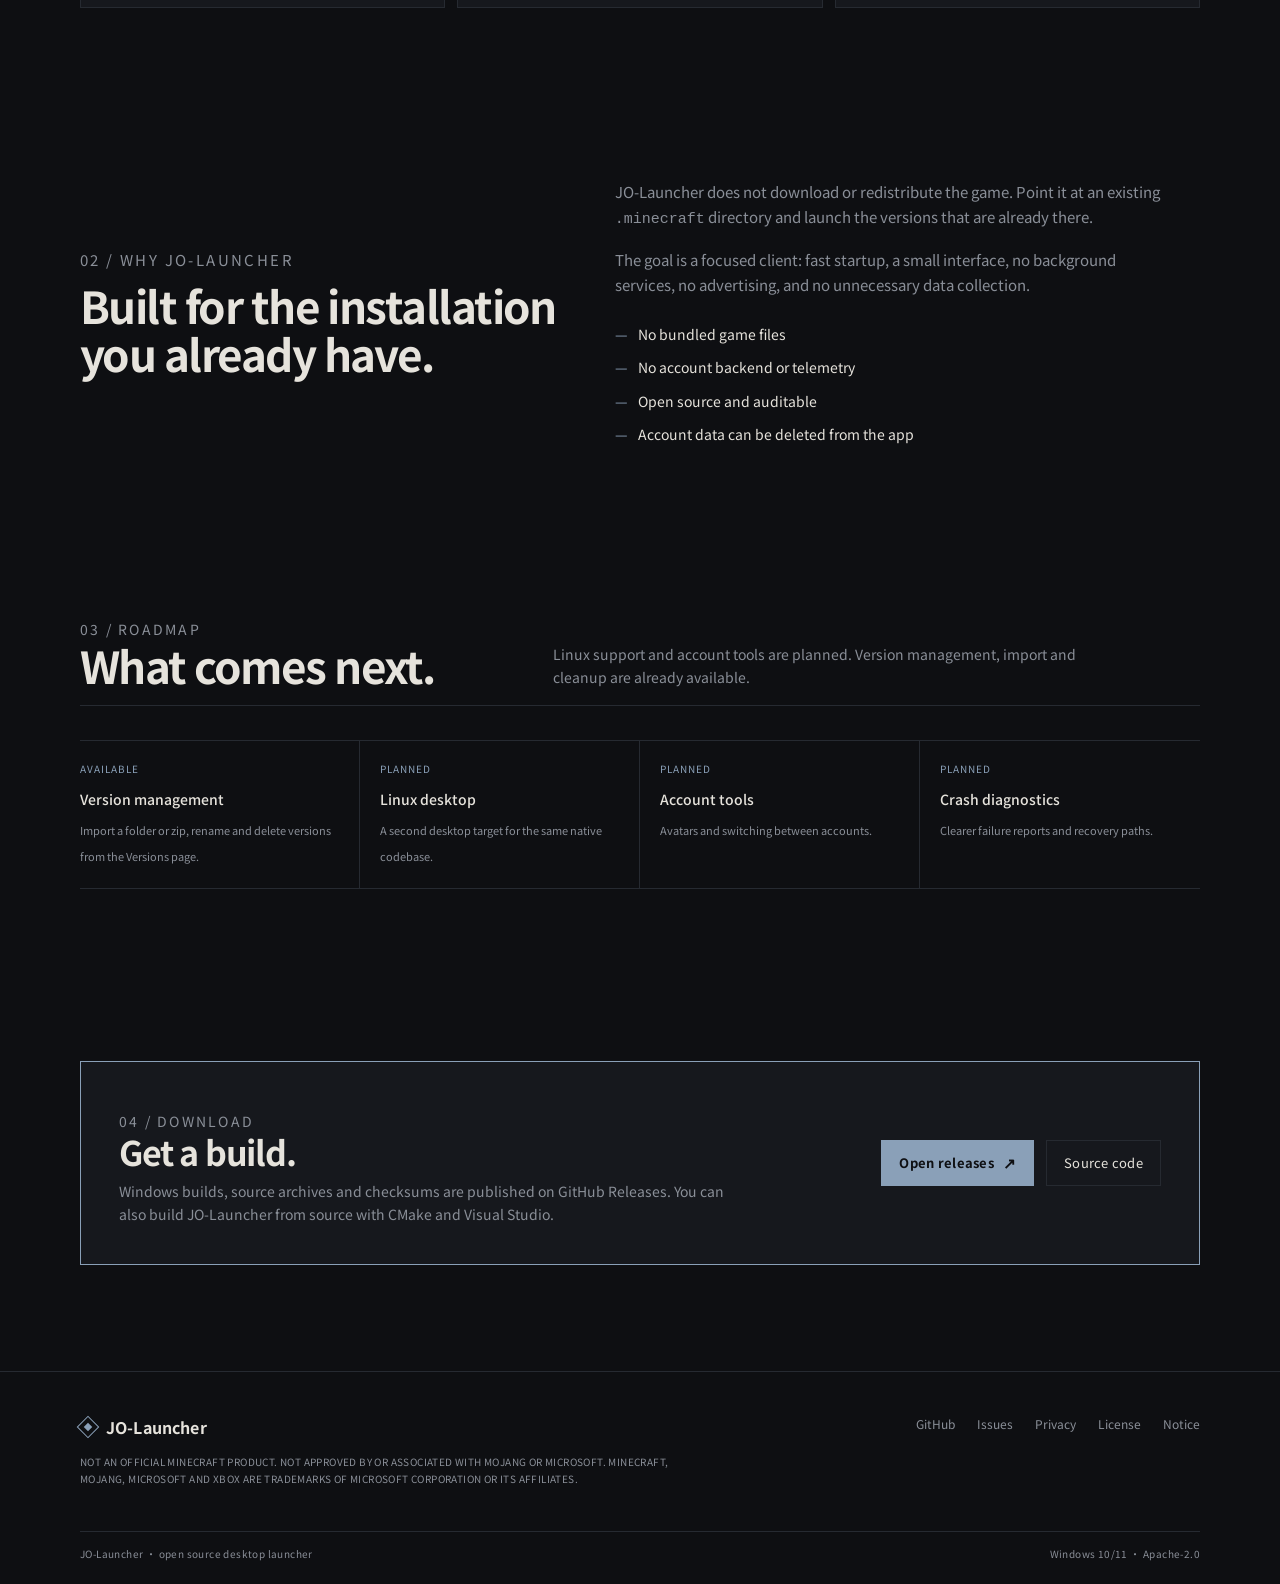
==== commit a95bfd7a: "初始提交：JO-Launcher 0.1.0（Windows 原生版） - 用 C++20 + Win32/Direct2D 重写启动器，移除旧的 Flutter 工程 - 扫描并启动已安装的 Min" ====
--- a/site/index.html
+++ b/site/index.html
@@ -50,9 +50,9 @@
 
     <div class="wrap meta-strip" aria-label="Project facts">
       <div><strong>Windows 10/11</strong><span>Current platform</span></div>
-      <div><strong>Flutter / Dart</strong><span>Native desktop UI</span></div>
+      <div><strong>C++20 / Win32</strong><span>Direct2D desktop UI</span></div>
       <div><strong>Apache-2.0</strong><span>Open source</span></div>
-      <div><strong>7 languages</strong><span>English · Svenska · 日本語 · Português · Español · Français · Deutsch</span></div>
+      <div><strong>10 languages</strong><span>English · 简体中文 · 繁體中文 · 日本語 · 한국어 · Deutsch · Español · Français · Português · Svenska</span></div>
     </div>
 
     <section id="features" class="wrap">
@@ -83,12 +83,12 @@
         <article class="feature">
           <span class="index">04</span>
           <h3>Microsoft sign-in</h3>
-          <p>Sign in with your own Microsoft account through the device-code flow. Availability depends on Mojang application approval.</p>
+          <p>Sign in with your own Microsoft account through the device-code flow. You provide your own Azure application (client) ID.</p>
         </article>
         <article class="feature">
           <span class="index">05</span>
           <h3>Desktop UI</h3>
-          <p>Dark, light and follow-system themes, a draggable sidebar, and seven interface languages.</p>
+          <p>Dark, light and follow-system themes, a draggable sidebar, and ten interface languages.</p>
         </article>
         <article class="feature">
           <span class="index">06</span>
@@ -121,11 +121,11 @@
           <p class="section-kicker">03 / Roadmap</p>
           <h2>What comes next.</h2>
         </div>
-        <p>Version management, Linux support and account tools are planned. The current release focuses on the launcher itself.</p>
+        <p>Linux support and account tools are planned. Version management, import and cleanup are already available.</p>
       </div>
       <div class="roadmap">
-        <div><span>NEXT</span><strong>Version management</strong><small>Install from user-provided local files, import modpacks, delete and rename.</small></div>
-        <div><span>PLANNED</span><strong>Linux desktop</strong><small>A second desktop target for the same Flutter codebase.</small></div>
+        <div><span>AVAILABLE</span><strong>Version management</strong><small>Import a folder or zip, rename and delete versions from the Versions page.</small></div>
+        <div><span>PLANNED</span><strong>Linux desktop</strong><small>A second desktop target for the same native codebase.</small></div>
         <div><span>PLANNED</span><strong>Account tools</strong><small>Avatars and switching between accounts.</small></div>
         <div><span>PLANNED</span><strong>Crash diagnostics</strong><small>Clearer failure reports and recovery paths.</small></div>
       </div>
@@ -136,7 +136,7 @@
         <div>
           <p class="section-kicker">04 / Download</p>
           <h2>Get a build.</h2>
-          <p>Windows builds, source archives and checksums are published on GitHub Releases. You can also build JO-Launcher from source with Flutter.</p>
+          <p>Windows builds, source archives and checksums are published on GitHub Releases. You can also build JO-Launcher from source with CMake and Visual Studio.</p>
         </div>
         <div class="actions">
           <a class="btn primary" href="https://github.com/JO-Beacon/JO-Launcher/releases" target="_blank" rel="noopener">Open releases <span>↗</span></a>
@@ -150,7 +150,7 @@
     <div class="wrap footer-inner">
       <div>
         <a class="brand footer-brand" href="./"><span class="mark" aria-hidden="true"></span>JO-Launcher</a>
-        <p class="disclaimer">Not an official Minecraft product. Not approved by or associated with Mojang or Microsoft. Minecraft is a trademark of Mojang Synergies AB.</p>
+        <p class="disclaimer">Not an official Minecraft product. Not approved by or associated with Mojang or Microsoft. Minecraft, Mojang, Microsoft and Xbox are trademarks of Microsoft Corporation or its affiliates.</p>
       </div>
       <div class="footer-links">
         <a href="https://github.com/JO-Beacon/JO-Launcher" target="_blank" rel="noopener">GitHub</a>
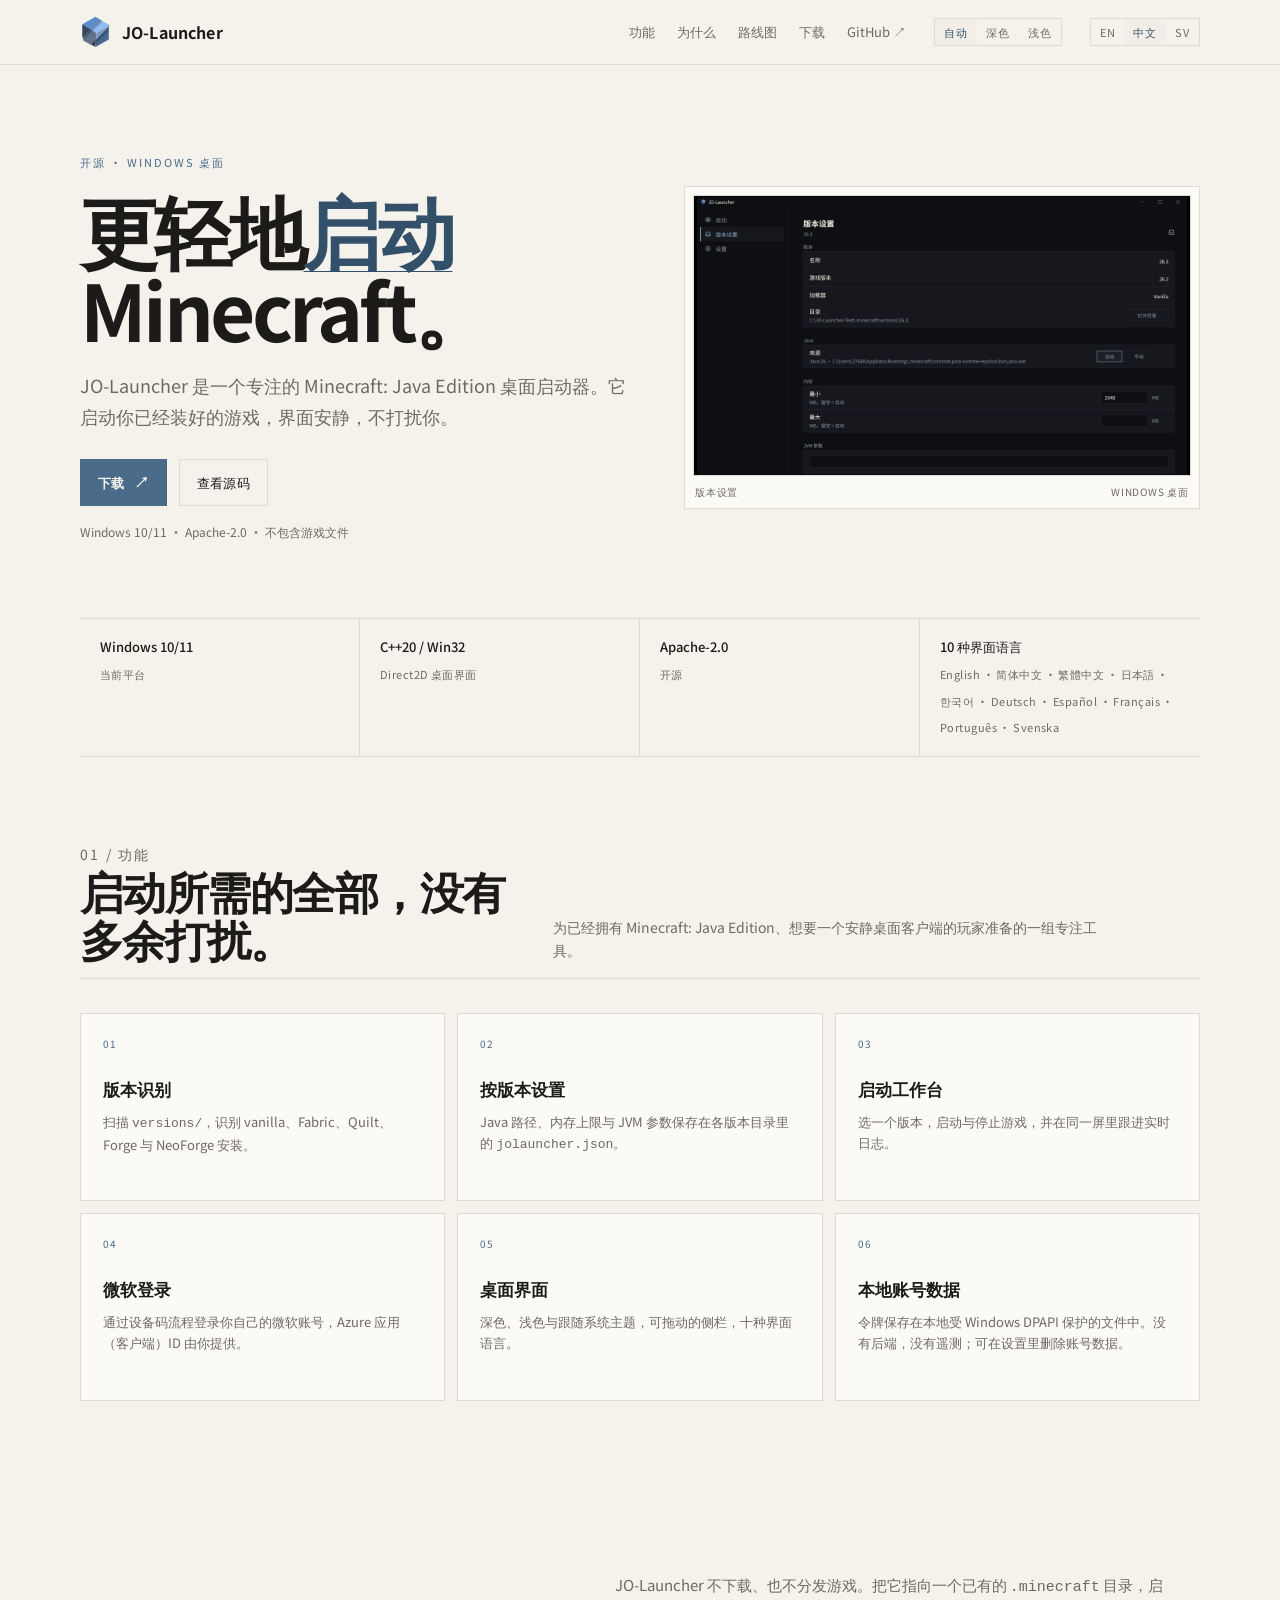
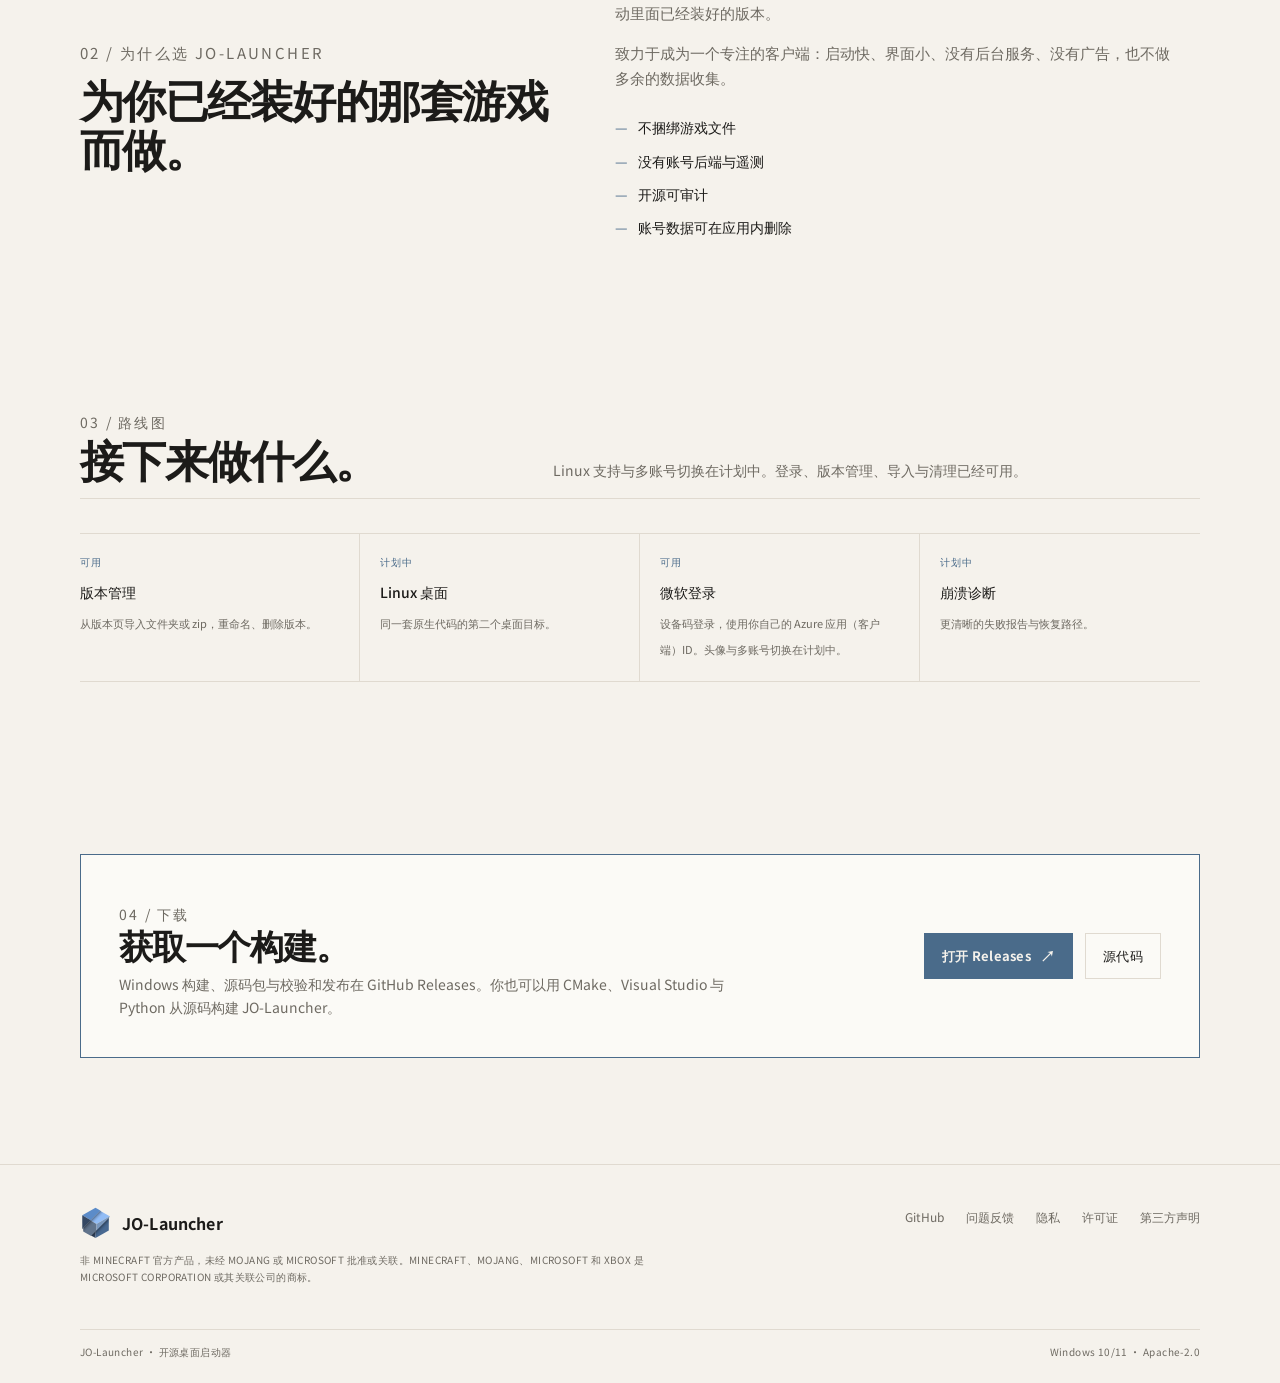
==== commit 17b59df4: "功能: 新图标管线、三语站点与独立关于页 图标  新增 assets/icon/cube.svg：无底板的立方体，作为几何的唯一来源。配套新增 tools/compose-app-icons.py，从" ====
--- a/site/index.html
+++ b/site/index.html
@@ -1,29 +1,44 @@
 <!doctype html>
-<html lang="en">
+<html lang="zh-CN">
 <head>
   <meta charset="utf-8">
   <meta name="viewport" content="width=device-width, initial-scale=1">
-  <meta name="theme-color" content="#0e0f12">
-  <meta name="description" content="JO-Launcher is a lightweight, open-source desktop launcher for Minecraft: Java Edition.">
-  <title>JO-Launcher — a lightweight Minecraft: Java Edition launcher</title>
-  <link rel="icon" href="assets/favicon.ico">
+  <meta name="theme-color" content="#0e0f12" media="(prefers-color-scheme: dark)">
+  <meta name="theme-color" content="#f5f2ec" media="(prefers-color-scheme: light)">
+  <meta name="description" content="JO-Launcher 是一个轻量、开源的 Minecraft: Java Edition 桌面启动器。">
+  <title>JO-Launcher — 轻量的 Minecraft: Java Edition 启动器</title>
+  <link rel="icon" type="image/svg+xml" href="assets/icon.svg">
+  <link rel="icon" type="image/x-icon" href="assets/favicon.ico">
+  <script>
+    try {
+      var t = localStorage.getItem("jol-theme");
+      if (t === "dark" || t === "light") document.documentElement.setAttribute("data-theme", t);
+    } catch (e) {}
+  </script>
   <link rel="stylesheet" href="style.css">
+  <script src="theme.js" defer></script>
 </head>
 <body>
-  <a class="skip" href="#main">Skip to content</a>
+  <a class="skip" href="#main">跳到正文</a>
 
   <header>
     <div class="wrap header-inner">
       <a class="brand" href="./"><span class="mark" aria-hidden="true"></span>JO-Launcher</a>
-      <nav aria-label="Main navigation">
-        <a href="#features">Features</a>
-        <a href="#why">Why</a>
-        <a href="#roadmap">Roadmap</a>
-        <a href="#download">Download</a>
+      <nav aria-label="主导航">
+        <a href="#features">功能</a>
+        <a href="#why">为什么</a>
+        <a href="#roadmap">路线图</a>
+        <a href="#download">下载</a>
         <a href="https://github.com/JO-Beacon/JO-Launcher" target="_blank" rel="noopener">GitHub ↗</a>
       </nav>
-      <div class="lang" aria-label="Language">
-        <a class="active" href="index.html" aria-current="page">EN</a>
+      <div class="theme" role="group" aria-label="主题">
+        <button type="button" data-theme-set="system" aria-pressed="true">自动</button>
+        <button type="button" data-theme-set="dark" aria-pressed="false">深色</button>
+        <button type="button" data-theme-set="light" aria-pressed="false">浅色</button>
+      </div>
+      <div class="lang" aria-label="语言">
+        <a href="en.html">EN</a>
+        <a class="active" href="index.html" aria-current="page">中文</a>
         <a href="sv.html">SV</a>
       </div>
     </div>
@@ -32,85 +47,85 @@
   <main id="main">
     <section class="wrap hero">
       <div>
-        <p class="eyebrow">Open source · Windows desktop</p>
-        <h1>A lighter way to <em>launch</em> Minecraft.</h1>
-        <p class="lead">JO-Launcher is a focused desktop launcher for Minecraft: Java Edition. It starts installations you already have, keeps the interface quiet, and stays out of the way.</p>
+        <p class="eyebrow">开源 · Windows 桌面</p>
+        <h1>更轻地<em>启动</em> Minecraft。</h1>
+        <p class="lead">JO-Launcher 是一个专注的 Minecraft: Java Edition 桌面启动器。它启动你已经装好的游戏，界面安静，不打扰你。</p>
         <div class="actions">
-          <a class="btn primary" href="https://github.com/JO-Beacon/JO-Launcher/releases" target="_blank" rel="noopener">Download <span>↗</span></a>
-          <a class="btn" href="https://github.com/JO-Beacon/JO-Launcher" target="_blank" rel="noopener">View source</a>
+          <a class="btn primary" href="https://github.com/JO-Beacon/JO-Launcher/releases" target="_blank" rel="noopener">下载 <span>↗</span></a>
+          <a class="btn" href="https://github.com/JO-Beacon/JO-Launcher" target="_blank" rel="noopener">查看源码</a>
         </div>
-        <p class="note">Windows 10/11 · Apache-2.0 · No game files included</p>
+        <p class="note">Windows 10/11 · Apache-2.0 · 不包含游戏文件</p>
       </div>
 
       <figure class="shot">
-        <img src="assets/screenshot.png" alt="JO-Launcher version settings screen" width="1280" height="720">
-        <figcaption><span>Version settings</span><span>Windows desktop</span></figcaption>
+        <img src="assets/screenshot_zh.png" alt="JO-Launcher 的版本设置界面" width="1280" height="720">
+        <figcaption><span>版本设置</span><span>Windows 桌面</span></figcaption>
       </figure>
     </section>
 
-    <div class="wrap meta-strip" aria-label="Project facts">
-      <div><strong>Windows 10/11</strong><span>Current platform</span></div>
-      <div><strong>C++20 / Win32</strong><span>Direct2D desktop UI</span></div>
-      <div><strong>Apache-2.0</strong><span>Open source</span></div>
-      <div><strong>10 languages</strong><span>English · 简体中文 · 繁體中文 · 日本語 · 한국어 · Deutsch · Español · Français · Português · Svenska</span></div>
+    <div class="wrap meta-strip" aria-label="项目信息">
+      <div><strong>Windows 10/11</strong><span>当前平台</span></div>
+      <div><strong>C++20 / Win32</strong><span>Direct2D 桌面界面</span></div>
+      <div><strong>Apache-2.0</strong><span>开源</span></div>
+      <div><strong>10 种界面语言</strong><span>English · 简体中文 · 繁體中文 · 日本語 · 한국어 · Deutsch · Español · Français · Português · Svenska</span></div>
     </div>
 
     <section id="features" class="wrap">
       <div class="section-head">
         <div>
-          <p class="section-kicker">01 / Features</p>
-          <h2>Everything needed to launch. Nothing shouting for attention.</h2>
+          <p class="section-kicker">01 / 功能</p>
+          <h2>启动所需的全部，没有多余打扰。</h2>
         </div>
-        <p>A small set of focused tools for players who already own Minecraft: Java Edition and want a quiet desktop client.</p>
+        <p>为已经拥有 Minecraft: Java Edition、想要一个安静桌面客户端的玩家准备的一组专注工具。</p>
       </div>
 
       <div class="feature-grid">
         <article class="feature">
           <span class="index">01</span>
-          <h3>Version discovery</h3>
-          <p>Scans <code>versions/</code> and recognizes vanilla, Fabric, Quilt, Forge and NeoForge installations.</p>
+          <h3>版本识别</h3>
+          <p>扫描 <code>versions/</code>，识别 vanilla、Fabric、Quilt、Forge 与 NeoForge 安装。</p>
         </article>
         <article class="feature">
           <span class="index">02</span>
-          <h3>Per-version settings</h3>
-          <p>Java path, memory limits and JVM arguments are stored in <code>jolauncher.json</code> inside each version directory.</p>
+          <h3>按版本设置</h3>
+          <p>Java 路径、内存上限与 JVM 参数保存在各版本目录里的 <code>jolauncher.json</code>。</p>
         </article>
         <article class="feature">
           <span class="index">03</span>
-          <h3>Launch workspace</h3>
-          <p>Choose a version, start and stop the game, and follow the live log from one screen.</p>
+          <h3>启动工作台</h3>
+          <p>选一个版本，启动与停止游戏，并在同一屏里跟进实时日志。</p>
         </article>
         <article class="feature">
           <span class="index">04</span>
-          <h3>Microsoft sign-in</h3>
-          <p>Sign in with your own Microsoft account through the device-code flow. You provide your own Azure application (client) ID.</p>
+          <h3>微软登录</h3>
+          <p>通过设备码流程登录你自己的微软账号，Azure 应用（客户端）ID 由你提供。</p>
         </article>
         <article class="feature">
           <span class="index">05</span>
-          <h3>Desktop UI</h3>
-          <p>Dark, light and follow-system themes, a draggable sidebar, and ten interface languages.</p>
+          <h3>桌面界面</h3>
+          <p>深色、浅色与跟随系统主题，可拖动的侧栏，十种界面语言。</p>
         </article>
         <article class="feature">
           <span class="index">06</span>
-          <h3>Local account data</h3>
-          <p>Tokens are kept in a local Windows DPAPI-protected file. No backend, no telemetry; delete account data from Settings.</p>
+          <h3>本地账号数据</h3>
+          <p>令牌保存在本地受 Windows DPAPI 保护的文件中。没有后端，没有遥测；可在设置里删除账号数据。</p>
         </article>
       </div>
     </section>
 
     <section id="why" class="wrap why">
       <div>
-        <p class="section-kicker">02 / Why JO-Launcher</p>
-        <h2>Built for the installation you already have.</h2>
+        <p class="section-kicker">02 / 为什么选 JO-Launcher</p>
+        <h2>为你已经装好的那套游戏而做。</h2>
       </div>
       <div>
-        <p>JO-Launcher does not download or redistribute the game. Point it at an existing <code>.minecraft</code> directory and launch the versions that are already there.</p>
-        <p>The goal is a focused client: fast startup, a small interface, no background services, no advertising, and no unnecessary data collection.</p>
+        <p>JO-Launcher 不下载、也不分发游戏。把它指向一个已有的 <code>.minecraft</code> 目录，启动里面已经装好的版本。</p>
+        <p>致力于成为一个专注的客户端：启动快、界面小、没有后台服务、没有广告，也不做多余的数据收集。</p>
         <ul class="checklist">
-          <li>No bundled game files</li>
-          <li>No account backend or telemetry</li>
-          <li>Open source and auditable</li>
-          <li>Account data can be deleted from the app</li>
+          <li>不捆绑游戏文件</li>
+          <li>没有账号后端与遥测</li>
+          <li>开源可审计</li>
+          <li>账号数据可在应用内删除</li>
         </ul>
       </div>
     </section>
@@ -118,29 +133,29 @@
     <section id="roadmap" class="wrap">
       <div class="section-head">
         <div>
-          <p class="section-kicker">03 / Roadmap</p>
-          <h2>What comes next.</h2>
+          <p class="section-kicker">03 / 路线图</p>
+          <h2>接下来做什么。</h2>
         </div>
-        <p>Linux support and account tools are planned. Version management, import and cleanup are already available.</p>
+        <p>Linux 支持与多账号切换在计划中。登录、版本管理、导入与清理已经可用。</p>
       </div>
       <div class="roadmap">
-        <div><span>AVAILABLE</span><strong>Version management</strong><small>Import a folder or zip, rename and delete versions from the Versions page.</small></div>
-        <div><span>PLANNED</span><strong>Linux desktop</strong><small>A second desktop target for the same native codebase.</small></div>
-        <div><span>PLANNED</span><strong>Account tools</strong><small>Avatars and switching between accounts.</small></div>
-        <div><span>PLANNED</span><strong>Crash diagnostics</strong><small>Clearer failure reports and recovery paths.</small></div>
+        <div><span>可用</span><strong>版本管理</strong><small>从版本页导入文件夹或 zip，重命名、删除版本。</small></div>
+        <div><span>计划中</span><strong>Linux 桌面</strong><small>同一套原生代码的第二个桌面目标。</small></div>
+        <div><span>可用</span><strong>微软登录</strong><small>设备码登录，使用你自己的 Azure 应用（客户端）ID。头像与多账号切换在计划中。</small></div>
+        <div><span>计划中</span><strong>崩溃诊断</strong><small>更清晰的失败报告与恢复路径。</small></div>
       </div>
     </section>
 
     <section id="download" class="wrap">
       <div class="download">
         <div>
-          <p class="section-kicker">04 / Download</p>
-          <h2>Get a build.</h2>
-          <p>Windows builds, source archives and checksums are published on GitHub Releases. You can also build JO-Launcher from source with CMake and Visual Studio.</p>
+          <p class="section-kicker">04 / 下载</p>
+          <h2>获取一个构建。</h2>
+          <p>Windows 构建、源码包与校验和发布在 GitHub Releases。你也可以用 CMake、Visual Studio 与 Python 从源码构建 JO-Launcher。</p>
         </div>
         <div class="actions">
-          <a class="btn primary" href="https://github.com/JO-Beacon/JO-Launcher/releases" target="_blank" rel="noopener">Open releases <span>↗</span></a>
-          <a class="btn" href="https://github.com/JO-Beacon/JO-Launcher" target="_blank" rel="noopener">Source code</a>
+          <a class="btn primary" href="https://github.com/JO-Beacon/JO-Launcher/releases" target="_blank" rel="noopener">打开 Releases <span>↗</span></a>
+          <a class="btn" href="https://github.com/JO-Beacon/JO-Launcher" target="_blank" rel="noopener">源代码</a>
         </div>
       </div>
     </section>
@@ -150,18 +165,18 @@
     <div class="wrap footer-inner">
       <div>
         <a class="brand footer-brand" href="./"><span class="mark" aria-hidden="true"></span>JO-Launcher</a>
-        <p class="disclaimer">Not an official Minecraft product. Not approved by or associated with Mojang or Microsoft. Minecraft, Mojang, Microsoft and Xbox are trademarks of Microsoft Corporation or its affiliates.</p>
+        <p class="disclaimer">非 Minecraft 官方产品，未经 Mojang 或 Microsoft 批准或关联。Minecraft、Mojang、Microsoft 和 Xbox 是 Microsoft Corporation 或其关联公司的商标。</p>
       </div>
       <div class="footer-links">
         <a href="https://github.com/JO-Beacon/JO-Launcher" target="_blank" rel="noopener">GitHub</a>
-        <a href="https://github.com/JO-Beacon/JO-Launcher/issues" target="_blank" rel="noopener">Issues</a>
-        <a href="https://github.com/JO-Beacon/JO-Launcher/blob/main/PRIVACY.md" target="_blank" rel="noopener">Privacy</a>
-        <a href="https://github.com/JO-Beacon/JO-Launcher/blob/main/LICENSE" target="_blank" rel="noopener">License</a>
-        <a href="https://github.com/JO-Beacon/JO-Launcher/blob/main/NOTICE" target="_blank" rel="noopener">Notice</a>
+        <a href="https://github.com/JO-Beacon/JO-Launcher/issues" target="_blank" rel="noopener">问题反馈</a>
+        <a href="https://github.com/JO-Beacon/JO-Launcher/blob/main/PRIVACY.md" target="_blank" rel="noopener">隐私</a>
+        <a href="https://github.com/JO-Beacon/JO-Launcher/blob/main/LICENSE" target="_blank" rel="noopener">许可证</a>
+        <a href="https://github.com/JO-Beacon/JO-Launcher/blob/main/NOTICE" target="_blank" rel="noopener">第三方声明</a>
       </div>
     </div>
     <div class="wrap footer-bottom">
-      <span>JO-Launcher · open source desktop launcher</span>
+      <span>JO-Launcher · 开源桌面启动器</span>
       <span>Windows 10/11 · Apache-2.0</span>
     </div>
   </footer>
--- a/site/style.css
+++ b/site/style.css
@@ -19,6 +19,107 @@
   --max: 1120px;
 }
 
+/* 浅色：取软件里 paletteFor(false) 的同一组值，
+   bg/surface/border/text/secondary/accent 逐项对应，不另配色。
+   下面两处的变量必须一模一样：一处是手动选浅色，一处是跟随系统且没手选。 */
+:root[data-theme="light"] {
+  color-scheme: light;
+  --bg: #f5f2ec;
+  --surface: #fbfaf6;
+  --surface-2: #f2eee7;
+  --border: #e0dad0;
+  --text: #1c1b19;
+  --secondary: #6e6a62;
+  --accent: #4a6b8a;
+  --accent-soft: #33506b;
+  --danger: #a8563f;
+}
+
+@media (prefers-color-scheme: light) {
+  :root:not([data-theme="dark"]) {
+    color-scheme: light;
+    --bg: #f5f2ec;
+    --surface: #fbfaf6;
+    --surface-2: #f2eee7;
+    --border: #e0dad0;
+    --text: #1c1b19;
+    --secondary: #6e6a62;
+    --accent: #4a6b8a;
+    --accent-soft: #33506b;
+    --danger: #a8563f;
+  }
+}
+
+/* 主题过渡：参数与软件的切换动画一致（platform/win32/app.cpp 的 animate_theme：
+   220ms，缓动 1-(1-t)²，用同形状的贝塞尔代替）。
+   把颜色变量注册成可插值的 <color>，切换时整页一起渐变，而不是逐条属性各配一遍。 */
+@property --bg {
+  syntax: "<color>";
+  inherits: true;
+  initial-value: #0e0f12;
+}
+
+@property --surface {
+  syntax: "<color>";
+  inherits: true;
+  initial-value: #16181d;
+}
+
+@property --surface-2 {
+  syntax: "<color>";
+  inherits: true;
+  initial-value: #1b1e24;
+}
+
+@property --border {
+  syntax: "<color>";
+  inherits: true;
+  initial-value: #262a31;
+}
+
+@property --text {
+  syntax: "<color>";
+  inherits: true;
+  initial-value: #e6e3dc;
+}
+
+@property --secondary {
+  syntax: "<color>";
+  inherits: true;
+  initial-value: #8a8f98;
+}
+
+@property --accent {
+  syntax: "<color>";
+  inherits: true;
+  initial-value: #8aa0b8;
+}
+
+@property --accent-soft {
+  syntax: "<color>";
+  inherits: true;
+  initial-value: #b5c5d6;
+}
+
+@property --danger {
+  syntax: "<color>";
+  inherits: true;
+  initial-value: #c98a7a;
+}
+
+:root {
+  transition-property: --bg, --surface, --surface-2, --border, --text,
+    --secondary, --accent, --accent-soft, --danger;
+  transition-duration: 220ms;
+  transition-timing-function: cubic-bezier(0.25, 0.46, 0.45, 0.94);
+}
+
+@media (prefers-reduced-motion: reduce) {
+  :root {
+    transition: none;
+  }
+}
+
 * {
   box-sizing: border-box;
 }
@@ -91,20 +192,13 @@
   white-space: nowrap;
 }
 
+/* 品牌标记：直接用立方体本身（无底板），深浅主题共用同一份，
+   因为立方体靠自身明暗区分体块，不依赖背景色 */
 .mark {
-  width: 16px;
-  height: 16px;
-  border: 1px solid var(--accent);
-  transform: rotate(45deg);
+  width: 32px;
+  height: 32px;
   display: inline-block;
-  position: relative;
-}
-
-.mark::after {
-  content: "";
-  position: absolute;
-  inset: 4px;
-  background: var(--accent);
+  background: url("assets/mark.svg") center / contain no-repeat;
 }
 
 nav {
@@ -138,6 +232,42 @@
 .lang a.active {
   background: var(--surface-2);
   color: var(--accent-soft);
+}
+
+/* 主题三态切换：自动 / 深色 / 浅色，外观与语言切换保持一致 */
+.theme {
+  display: inline-flex;
+  border: 1px solid var(--border);
+  font-size: 11px;
+  letter-spacing: 0.08em;
+  text-transform: uppercase;
+}
+
+.theme button {
+  appearance: none;
+  margin: 0;
+  border: 0;
+  padding: 4px 9px;
+  background: none;
+  color: var(--secondary);
+  font: inherit;
+  letter-spacing: inherit;
+  text-transform: inherit;
+  cursor: pointer;
+}
+
+.theme button:hover {
+  color: var(--text);
+}
+
+.theme button[aria-pressed="true"] {
+  background: var(--surface-2);
+  color: var(--accent-soft);
+}
+
+.theme button:focus-visible {
+  outline: 1px solid var(--accent);
+  outline-offset: -2px;
 }
 
 main {
